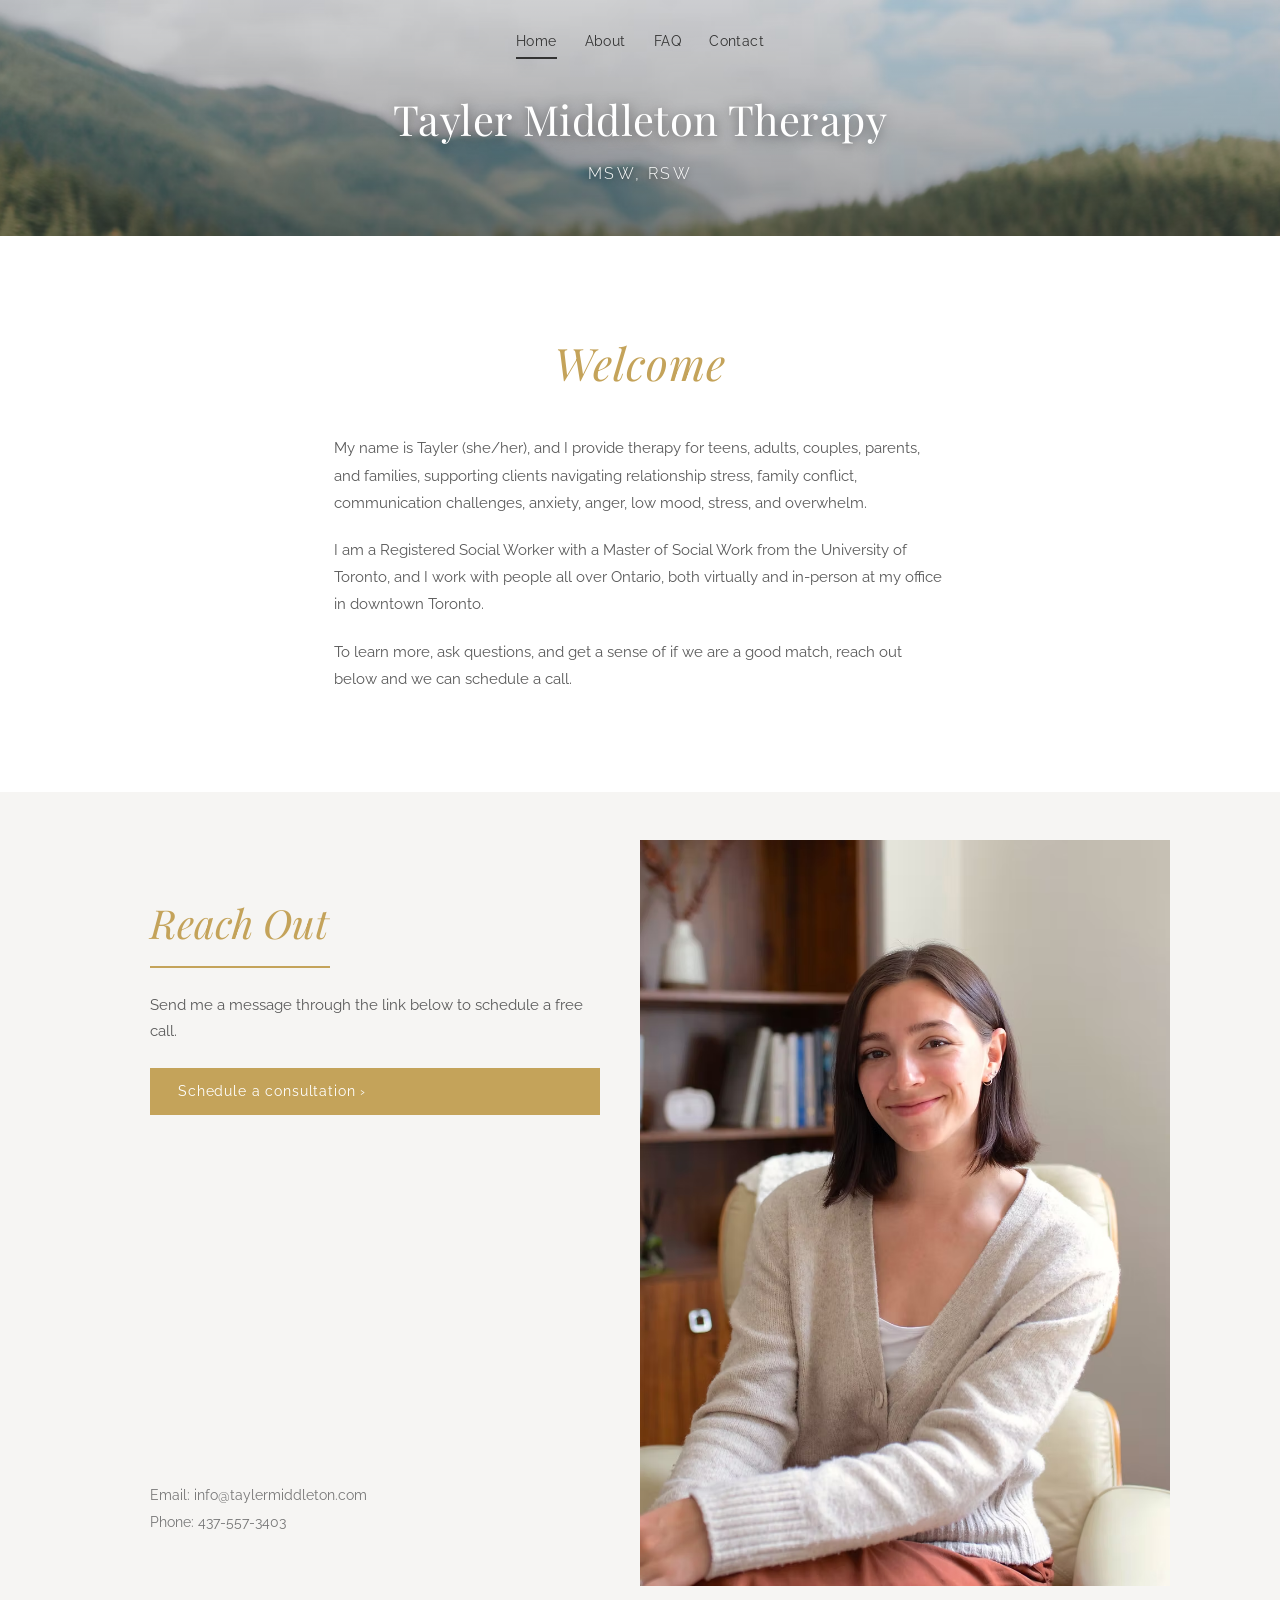
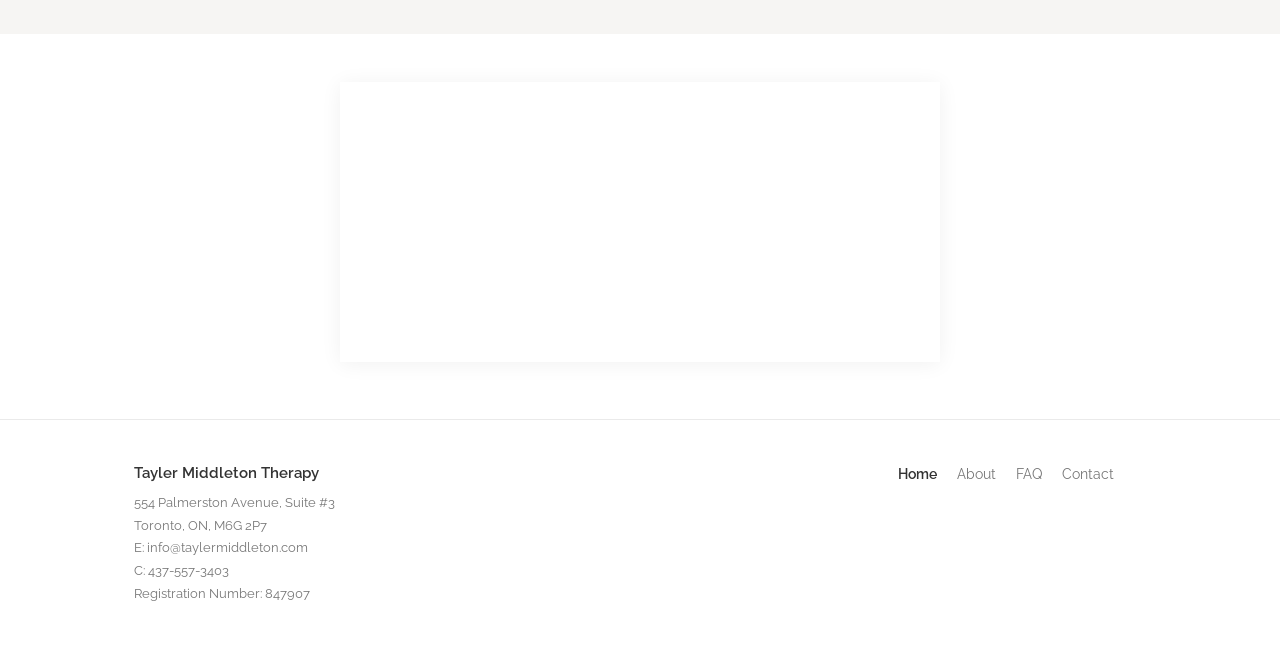
==== index.html @ 68cd63c0 "Update office hours to 9:30 AM - 6:30 PM in JSON-LD" ====
<!doctype html>
<html lang="en-CA">
  <head>
    <meta charset="UTF-8" />
    <meta name="viewport" content="width=device-width, initial-scale=1.0" />
    <title>Tayler Middleton Therapy | Therapist in Toronto, ON</title>
    <meta
      name="description"
      content="Tayler Middleton is a Registered Social Worker providing therapy for teens, adults, couples, and families in Toronto, ON. Virtual and in-person sessions available."
    />
    <meta name="robots" content="index, follow" />
    <link rel="canonical" href="https://www.taylermiddleton.com/" />

    <!-- Open Graph -->
    <meta
      property="og:title"
      content="Tayler Middleton Therapy | Therapist in Toronto, ON"
    />
    <meta
      property="og:description"
      content="Registered Social Worker providing therapy for teens, adults, couples, and families in Toronto, ON."
    />
    <meta property="og:type" content="website" />
    <meta property="og:url" content="https://www.taylermiddleton.com/" />
    <meta
      property="og:image"
      content="https://www.taylermiddleton.com/images/og-image.jpg"
    />
    <meta property="og:locale" content="en_CA" />
    <meta property="og:site_name" content="Tayler Middleton Therapy" />

    <!-- Twitter Card -->
    <meta name="twitter:card" content="summary" />
    <meta
      name="twitter:title"
      content="Tayler Middleton Therapy | Therapist in Toronto, ON"
    />
    <meta
      name="twitter:description"
      content="Registered Social Worker providing therapy for teens, adults, couples, and families in Toronto, ON."
    />
    <meta
      name="twitter:image"
      content="https://www.taylermiddleton.com/images/og-image.jpg"
    />

    <!-- Favicon -->
    <link rel="icon" href="/favicon.ico" sizes="any" />
    <link rel="icon" href="/images/favicon.svg" type="image/svg+xml" />
    <link rel="apple-touch-icon" href="/images/apple-touch-icon.png" />

    <meta
      name="keywords"
      content="therapist, therapy, Toronto, psychotherapy, social worker, MSW, RSW, couples therapy, family therapy, anxiety, depression, trauma"
    />

    <!-- Fonts -->
    <link rel="preconnect" href="https://fonts.googleapis.com" />
    <link rel="preconnect" href="https://fonts.gstatic.com" crossorigin />
    <link
      href="https://fonts.googleapis.com/css2?family=Playfair+Display:ital@0;1&family=Raleway:wght@300;400;500;600&display=swap"
      rel="stylesheet"
    />

    <link rel="stylesheet" href="styles.css" />

    <!-- JSON-LD: Business -->
    <script type="application/ld+json">
      {
        "@context": "https://schema.org",
        "@type": ["ProfessionalService", "MedicalBusiness"],
        "name": "Tayler Middleton Therapy",
        "description": "Registered Social Worker providing therapy for teens, adults, couples, and families in Toronto. Specializing in anxiety, depression, trauma, family conflict, and relationship issues.",
        "url": "https://www.taylermiddleton.com",
        "telephone": "+1-437-557-3403",
        "email": "info@taylermiddleton.com",
        "image": "https://www.taylermiddleton.com/images/og-image.jpg",
        "address": {
          "@type": "PostalAddress",
          "streetAddress": "554 Palmerston Avenue, Suite #3",
          "addressLocality": "Toronto",
          "addressRegion": "ON",
          "postalCode": "M6G 2P7",
          "addressCountry": "CA"
        },
        "geo": {
          "@type": "GeoCoordinates",
          "latitude": 43.6622,
          "longitude": -79.4207
        },
        "areaServed": [
          { "@type": "City", "name": "Toronto" },
          { "@type": "State", "name": "Ontario" }
        ],
        "hasCredential": [
          {
            "@type": "EducationalOccupationalCredential",
            "credentialCategory": "Professional License",
            "name": "Registered Social Worker (RSW)",
            "recognizedBy": {
              "@type": "Organization",
              "name": "Ontario College of Social Workers and Social Service Workers"
            }
          }
        ],
        "knowsAbout": [
          "Anxiety",
          "Depression",
          "Trauma",
          "Family Conflict",
          "Relationship Issues",
          "Grief",
          "Self-Esteem",
          "Stress",
          "Communication Challenges",
          "Anger",
          "ADHD",
          "Couples Therapy"
        ],
        "availableService": [
          { "@type": "MedicalTherapy", "name": "Individual Therapy" },
          { "@type": "MedicalTherapy", "name": "Couples Therapy" },
          { "@type": "MedicalTherapy", "name": "Family Therapy" }
        ],
        "openingHoursSpecification": {
          "@type": "OpeningHoursSpecification",
          "dayOfWeek": ["Monday", "Tuesday", "Wednesday", "Thursday", "Friday"],
          "opens": "09:30",
          "closes": "18:30"
        },
        "priceRange": "$$",
        "paymentAccepted": "Credit Card, Debit Card",
        "currenciesAccepted": "CAD"
      }
    </script>

    <!-- JSON-LD: Breadcrumb -->
    <script type="application/ld+json">
      {
        "@context": "https://schema.org",
        "@type": "BreadcrumbList",
        "itemListElement": [
          {
            "@type": "ListItem",
            "position": 1,
            "name": "Home",
            "item": "https://www.taylermiddleton.com/"
          }
        ]
      }
    </script>
  </head>
  <body>
    <!-- Hero -->
    <header class="hero">
      <nav class="nav">
        <a href="index.html" class="active">Home</a>
        <a href="about.html">About</a>
        <a href="faq.html">FAQ</a>
        <a href="contact.html">Contact</a>
      </nav>
      <h1 class="hero__title">Tayler Middleton Therapy</h1>
      <p class="hero__subtitle">MSW, RSW</p>
    </header>

    <!-- Welcome -->
    <section class="section">
      <h2 class="accent-heading accent-heading--large">Welcome</h2>
      <div class="welcome">
        <p>
          My name is Tayler (she/her), and I provide therapy for teens, adults,
          couples, parents, and families, supporting clients navigating
          relationship stress, family conflict, communication challenges,
          anxiety, anger, low mood, stress, and overwhelm.
        </p>
        <p>
          I am a Registered Social Worker with a Master of Social Work from the
          University of Toronto, and I work with people all over Ontario, both
          virtually and in-person at my office in downtown Toronto.
        </p>
        <p>
          To learn more, ask questions, and get a sense of if we are a good
          match, reach out below and we can schedule a call.
        </p>
      </div>
    </section>

    <!-- Reach Out -->
    <section class="section section--alt">
      <div class="reach-out">
        <div class="reach-out__content">
          <h2 class="reach-out__heading">Reach Out</h2>
          <div class="reach-out__divider"></div>
          <p class="reach-out__text">
            Send me a message through the link below to schedule a free call.
          </p>
          <a href="contact.html" class="btn"
            >Schedule a consultation &rsaquo;</a
          >
          <div class="reach-out__contact">
            <p>
              Email:
              <a href="mailto:info@taylermiddleton.com"
                >info@taylermiddleton.com</a
              >
            </p>
            <p>Phone: <a href="tel:+14375573403">437-557-3403</a></p>
          </div>
        </div>
        <div class="reach-out__image">
          <img
            src="images/tayler-home.avif"
            alt="Tayler Middleton, therapist"
            loading="lazy"
          />
        </div>
      </div>
    </section>

    <!-- Map -->
    <section class="map-section">
      <iframe
        src="https://www.google.com/maps/embed?pb=!1m18!1m12!1m3!1d2886.1937141005374!2d-79.4139675!3d43.66494089999999!2m3!1f0!2f0!3f0!3m2!1i1024!2i768!4f13.1!3m3!1m2!1s0x882b35f83b1c4709%3A0xabb720aa026a44e3!2sTayler%20Middleton%20Therapy!5e0!3m2!1sen!2sca!4v1775487403018!5m2!1sen!2sca"
        allowfullscreen=""
        loading="lazy"
        referrerpolicy="no-referrer-when-downgrade"
        title="Office location - 554 Palmerston Ave, Toronto"
      >
      </iframe>
    </section>

    <!-- Footer -->
    <footer class="footer">
      <div class="footer__inner">
        <div class="footer__info">
          <h4>Tayler Middleton Therapy</h4>
          <p>554 Palmerston Avenue, Suite #3</p>
          <p>Toronto, ON, M6G 2P7</p>
          <p>
            E:
            <a href="mailto:info@taylermiddleton.com"
              >info@taylermiddleton.com</a
            >
          </p>
          <p>C: <a href="tel:+14375573403">437-557-3403</a></p>
          <p>Registration Number: 847907</p>
        </div>
        <nav class="footer__nav">
          <a href="index.html" class="active">Home</a>
          <a href="about.html">About</a>
          <a href="faq.html">FAQ</a>
          <a href="contact.html">Contact</a>
        </nav>
        <div class="footer__badge">
          <!-- Professional verification provided by Psychology Today -->
          <a
            href="https://www.psychologytoday.com/profile/1148224"
            class="sx-verified-seal"
          ></a>
          <script
            type="text/javascript"
            src="https://member.psychologytoday.com/verified-seal.js"
            data-badge="13"
            data-id="1148224"
            data-code="aHR0cHM6Ly93d3cucHN5Y2hvbG9neXRvZGF5LmNvbS9hcGkvdmVyaWZpZWQtc2VhbC9zZWFscy8xMy9wcm9maWxlLzExNDgyMjQ/Y2FsbGJhY2s9c3hjYWxsYmFjaw=="
          ></script>
          <!-- End Verification -->
        </div>
      </div>
    </footer>
  </body>
</html>
---- styles.css ----
/* ============================================
   Tayler Middleton Therapy
   ============================================ */

*, *::before, *::after {
  box-sizing: border-box;
  margin: 0;
  padding: 0;
}

:root {
  --gold: #C4A35A;
  --gold-light: #d4b97a;
  --gold-hover: #b89548;
  --text: #5a5a5a;
  --text-dark: #333;
  --text-light: #777;
  --bg: #fff;
  --bg-alt: #f6f5f3;
  --sage: #c2d1cc;
  --sage-light: #d5dfdb;
  --tan: #e8dcc8;
  --tan-light: #f0e8da;
  --overlay-white: rgba(255, 255, 255, 0.9);
  --overlay-sage: rgba(194, 209, 204, 0.8);
  --shadow-soft: 0 2px 20px rgba(0, 0, 0, 0.06);
  --shadow-card: 0 4px 30px rgba(0, 0, 0, 0.08);
  --font-body: 'Raleway', Arial, Helvetica, sans-serif;
  --font-accent: 'Playfair Display', Georgia, 'Times New Roman', serif;
  --max-width: 1060px;
  --transition: 0.3s ease;
}

html {
  font-size: 16px;
  scroll-behavior: smooth;
  -webkit-font-smoothing: antialiased;
  -moz-osx-font-smoothing: grayscale;
}

body {
  font-family: var(--font-body);
  color: var(--text);
  line-height: 1.75;
  background: var(--bg);
}

a {
  color: var(--gold);
  text-decoration: none;
  transition: color var(--transition);
}

a:hover {
  color: var(--gold-hover);
}

img {
  max-width: 100%;
  height: auto;
  display: block;
}

::selection {
  background: var(--gold-light);
  color: #fff;
}

/* ============================================
   Typography
   ============================================ */

h1, h2, h3 {
  color: var(--text-dark);
  font-weight: 400;
}

.accent-heading {
  font-family: var(--font-accent);
  font-style: italic;
  color: var(--gold);
  font-weight: 400;
  text-align: center;
  margin: 2.5rem 0 2rem;
  letter-spacing: 0.02em;
}

.accent-heading--large {
  font-size: 2.8rem;
}

.accent-heading--medium {
  font-size: 2.2rem;
}

/* ============================================
   Layout
   ============================================ */

.container {
  max-width: var(--max-width);
  margin: 0 auto;
  padding: 0 1.5rem;
}

.section {
  padding: 3rem 0;
}

.section--alt {
  background: var(--bg-alt);
}

/* ============================================
   Header / Hero
   ============================================ */

.hero {
  position: relative;
  background-image: url('images/hero.avif');
  background-size: cover;
  background-position: center 40%;
  padding: 0.75rem 0 3rem;
  text-align: center;
  color: var(--text-dark);
}

.hero::before {
  content: '';
  position: absolute;
  inset: 0;
  background: linear-gradient(
    180deg,
    rgba(0, 0, 0, 0.15) 0%,
    rgba(0, 0, 0, 0.35) 100%
  );
}

.hero > * {
  position: relative;
}

.hero__title {
  font-family: var(--font-accent);
  font-size: 2.6rem;
  font-weight: 400;
  margin-top: 0.75rem;
  letter-spacing: 0.01em;
  color: #fff;
  text-shadow: 0 2px 12px rgba(0, 0, 0, 0.5);
}

.hero__subtitle {
  font-size: 1rem;
  letter-spacing: 0.15em;
  margin-top: 0.25rem;
  color: #fff;
  font-weight: 300;
  text-shadow: 0 1px 6px rgba(0, 0, 0, 0.5);
}

/* ============================================
   Navigation
   ============================================ */

.nav {
  display: flex;
  justify-content: center;
  gap: 1.75rem;
  padding: 0.75rem 0;
  font-size: 0.9rem;
  font-weight: 400;
  letter-spacing: 0.03em;
}

.nav a {
  color: var(--text-dark);
  text-decoration: none;
  padding: 0.25rem 0;
  border-bottom: 2px solid transparent;
  transition: border-color var(--transition);
}

.nav a:hover,
.nav a.active {
  border-bottom-color: var(--text-dark);
  color: var(--text-dark);
}

/* ============================================
   Welcome Section (Home)
   ============================================ */

.welcome {
  max-width: 660px;
  margin: 0 auto;
  padding: 0 1.5rem 2rem;
}

.welcome p {
  margin-bottom: 1.25rem;
  font-size: 0.92rem;
  line-height: 1.85;
}

/* ============================================
   Reach Out Section (Home)
   ============================================ */

.reach-out {
  display: grid;
  grid-template-columns: 1fr 1fr;
  gap: 0;
  max-width: var(--max-width);
  margin: 0 auto;
  min-height: 420px;
}

.reach-out__content {
  padding: 3rem 2.5rem;
  display: flex;
  flex-direction: column;
  justify-content: center;
}

.reach-out__heading {
  font-family: var(--font-accent);
  font-style: italic;
  color: var(--gold);
  font-size: 2.5rem;
  font-weight: 400;
  margin-bottom: 0.5rem;
}

.reach-out__divider {
  width: 180px;
  height: 2px;
  background: var(--gold);
  margin-bottom: 1.5rem;
}

.reach-out__text {
  margin-bottom: 1.5rem;
  font-size: 0.92rem;
}

.reach-out__contact {
  margin-top: auto;
  padding-top: 2rem;
  font-size: 0.88rem;
  color: var(--text-light);
}

.reach-out__contact p {
  margin-bottom: 0.2rem;
}

.reach-out__contact a {
  color: var(--text-light);
}

.reach-out__contact a:hover {
  color: var(--gold);
}

.reach-out__image {
  overflow: hidden;
}

.reach-out__image img {
  width: 100%;
  height: 100%;
  object-fit: cover;
}

/* ============================================
   CTA Button
   ============================================ */

.btn {
  display: inline-block;
  padding: 0.7rem 1.75rem;
  background: var(--gold);
  color: #fff;
  border: none;
  font-family: var(--font-body);
  font-size: 0.88rem;
  letter-spacing: 0.06em;
  cursor: pointer;
  transition: background var(--transition), transform var(--transition);
  text-decoration: none;
}

.btn:hover {
  background: var(--gold-hover);
  color: #fff;
  transform: translateY(-1px);
}

/* ============================================
   Google Maps
   ============================================ */

.map-section {
  padding: 3rem 0;
  text-align: center;
}

.map-section iframe {
  border: 0;
  width: 100%;
  max-width: 600px;
  height: 280px;
  box-shadow: var(--shadow-soft);
}

/* ============================================
   Footer
   ============================================ */

.footer {
  padding: 2.5rem 0;
  font-size: 0.82rem;
  color: var(--text-light);
  border-top: 1px solid #eaeaea;
}

.footer__inner {
  max-width: var(--max-width);
  margin: 0 auto;
  padding: 0 1.5rem;
  display: grid;
  grid-template-columns: 1fr auto auto;
  gap: 2rem;
  align-items: start;
}

.footer__info h4 {
  font-size: 0.92rem;
  color: var(--text-dark);
  margin-bottom: 0.4rem;
  font-weight: 600;
}

.footer__info p {
  margin-bottom: 0.1rem;
  line-height: 1.6;
}

.footer__info a {
  color: var(--text-light);
}

.footer__info a:hover {
  color: var(--gold);
}

.footer__nav {
  display: flex;
  gap: 1.25rem;
  align-items: flex-start;
  padding-top: 0.2rem;
}

.footer__nav a {
  color: var(--text-light);
  font-size: 0.85rem;
  transition: color var(--transition);
}

.footer__nav a:hover {
  color: var(--text-dark);
}

.footer__nav a.active {
  font-weight: 600;
  color: var(--text-dark);
}

.footer__badge {
  align-self: center;
}

.footer__badge img {
  height: 44px;
  width: auto;
}

/* ============================================
   About Page — My Approach
   ============================================ */

.approach {
  position: relative;
  min-height: 500px;
  background-image: url('images/office-approach.avif');
  background-size: cover;
  background-position: center;
  display: flex;
  align-items: center;
  justify-content: center;
  padding: 3rem 1.5rem;
}

.approach__card {
  background: rgba(255, 255, 255, 0.85);
  backdrop-filter: blur(4px);
  padding: 2.5rem 3rem;
  max-width: 700px;
  font-size: 0.88rem;
  line-height: 1.85;
  box-shadow: var(--shadow-card);
}

.approach__heading {
  font-family: var(--font-accent);
  font-style: italic;
  color: var(--gold);
  font-size: 2.2rem;
  font-weight: 400;
  margin-bottom: 1.5rem;
}

.approach__card p {
  margin-bottom: 1rem;
}

.approach__card p:last-child {
  margin-bottom: 0;
}

/* ============================================
   About Page — About Me
   ============================================ */

.about-me {
  padding: 4rem 0;
  background: var(--bg-alt);
  overflow: hidden;
}

.about-me__inner {
  display: grid;
  grid-template-columns: 1fr 1fr;
  gap: 0;
  max-width: var(--max-width);
  margin: 0 auto;
  min-height: 480px;
}

.about-me__text-wrap {
  background: var(--tan-light);
  display: flex;
  align-items: center;
}

.about-me__content {
  padding: 2.5rem 2.5rem 2.5rem 3rem;
}

.about-me__heading {
  font-family: var(--font-accent);
  font-style: italic;
  color: var(--gold);
  font-size: 2.2rem;
  font-weight: 400;
  margin-bottom: 1.5rem;
}

.about-me__content p {
  margin-bottom: 1rem;
  font-size: 0.88rem;
  line-height: 1.85;
}

.about-me__content p:last-child {
  margin-bottom: 0;
}

.about-me__image {
  overflow: hidden;
}

.about-me__image img {
  width: 100%;
  height: 100%;
  object-fit: cover;
}

/* ============================================
   About Page — Education
   ============================================ */

.education-section {
  padding: 4rem 0;
}

.education {
  display: grid;
  grid-template-columns: 1fr 1fr;
  gap: 0;
  max-width: var(--max-width);
  margin: 0 auto;
  min-height: 320px;
}

.education__image {
  overflow: hidden;
}

.education__image img {
  width: 100%;
  height: 100%;
  object-fit: cover;
}

.education__content {
  background: var(--tan-light);
  padding: 2.5rem 2.5rem;
  display: flex;
  flex-direction: column;
  justify-content: center;
}

.education__heading {
  font-family: var(--font-accent);
  font-style: italic;
  color: var(--gold);
  font-size: 2.2rem;
  font-weight: 400;
  margin-bottom: 1.5rem;
}

.education__content p {
  margin-bottom: 0.6rem;
  font-size: 0.88rem;
  line-height: 1.7;
}

.education__content p:last-child {
  margin-top: 1rem;
  font-size: 0.85rem;
}

/* ============================================
   FAQ Page
   ============================================ */

.faq-list {
  max-width: 660px;
  margin: 0 auto;
  padding: 0 1.5rem 2rem;
}

.faq-item {
  margin-bottom: 2.25rem;
  padding-bottom: 2rem;
  border-bottom: 1px solid #eaeaea;
}

.faq-item:last-child {
  border-bottom: none;
}

.faq-item h3 {
  font-size: 1.05rem;
  font-weight: 600;
  margin-bottom: 0.6rem;
  color: var(--text-dark);
}

.faq-item p {
  font-size: 0.9rem;
  line-height: 1.8;
}

/* ============================================
   CTA Section (FAQ — Get In Touch)
   ============================================ */

.cta-section {
  display: grid;
  grid-template-columns: 1fr 1fr;
  gap: 0;
  margin: 2rem 0;
}

.cta-section__image {
  overflow: hidden;
}

.cta-section__image img {
  width: 100%;
  height: 100%;
  object-fit: cover;
}

.cta-section__content {
  background: var(--tan-light);
  padding: 3.5rem 3rem;
  display: flex;
  flex-direction: column;
  justify-content: center;
}

.cta-section__heading {
  font-family: var(--font-accent);
  font-style: italic;
  color: var(--gold);
  font-size: 2.4rem;
  font-weight: 400;
  margin-bottom: 1rem;
}

.cta-section__content p {
  margin-bottom: 1.5rem;
  font-size: 0.92rem;
}

/* ============================================
   Contact Page
   ============================================ */

.contact-hero {
  display: grid;
  grid-template-columns: 1fr 1fr;
  gap: 0;
  min-height: 380px;
}

.contact-hero__image {
  position: relative;
  background-image: url('images/plant-blurry.avif');
  background-size: cover;
  background-position: center;
  display: flex;
  align-items: center;
  justify-content: center;
  padding: 2rem;
}

.contact-hero__overlay {
  background: var(--overlay-sage);
  backdrop-filter: blur(2px);
  padding: 1.5rem 1.75rem;
  max-width: 340px;
  font-size: 0.88rem;
  line-height: 1.75;
  color: var(--text-dark);
}

.contact-hero__overlay p {
  margin-bottom: 0.75rem;
}

.contact-hero__overlay p:last-child {
  margin-bottom: 0;
}

.contact-hero__form {
  background: var(--sage-light);
  padding: 2.5rem;
  display: flex;
  flex-direction: column;
  justify-content: center;
}

.contact-form {
  display: flex;
  flex-direction: column;
  gap: 0.75rem;
}

.contact-form__row {
  display: grid;
  grid-template-columns: 1fr 1fr;
  gap: 0.75rem;
}

.contact-form input,
.contact-form textarea {
  width: 100%;
  padding: 0.65rem 0.85rem;
  border: 1px solid #aaa;
  font-family: var(--font-body);
  font-size: 0.88rem;
  background: #fff;
  color: var(--text-dark);
  transition: border-color var(--transition), box-shadow var(--transition);
}

.contact-form input:focus,
.contact-form textarea:focus {
  outline: none;
  border-color: var(--gold);
  box-shadow: 0 0 0 2px rgba(196, 163, 90, 0.15);
}

.contact-form input::placeholder,
.contact-form textarea::placeholder {
  color: #999;
}

.contact-form textarea {
  min-height: 120px;
  resize: vertical;
}

.contact-form label {
  font-size: 0.82rem;
  color: var(--text);
  line-height: 1.5;
}

.contact-form .btn {
  align-self: flex-end;
  background: transparent;
  color: var(--text-dark);
  border: 1px solid var(--text-dark);
  padding: 0.55rem 1.75rem;
  font-weight: 500;
}

.contact-form .btn:hover {
  background: var(--text-dark);
  color: #fff;
  transform: none;
}

/* ============================================
   Contact — Photos
   ============================================ */

.contact-photos {
  display: grid;
  grid-template-columns: 1fr 1fr;
  gap: 0;
  margin: 2.5rem 0;
}

.contact-photos img {
  width: 100%;
  height: 320px;
  object-fit: cover;
}

/* ============================================
   Responsive
   ============================================ */

@media (max-width: 768px) {
  .hero {
    padding: 0.5rem 1rem 2rem;
  }

  .hero__title {
    font-size: 1.8rem;
  }

  .hero__subtitle {
    font-size: 0.9rem;
  }

  .accent-heading--large {
    font-size: 2rem;
  }

  .accent-heading--medium {
    font-size: 1.6rem;
  }

  .reach-out,
  .about-me__inner,
  .education,
  .cta-section,
  .contact-hero,
  .contact-photos {
    grid-template-columns: 1fr;
  }

  .approach {
    min-height: auto;
    padding: 2rem 1rem;
  }

  .approach__card {
    padding: 2rem 1.5rem;
  }

  .reach-out__content {
    padding: 2rem 1.5rem;
  }

  .reach-out__image {
    min-height: 300px;
  }

  .about-me__content {
    padding: 2rem 1.5rem;
  }

  .about-me__image {
    min-height: 350px;
  }

  .education__content {
    padding: 2rem 1.5rem;
  }

  .cta-section__content {
    padding: 2.5rem 1.5rem;
  }

  .contact-hero__image {
    min-height: 280px;
  }

  .contact-hero__form {
    padding: 2rem 1.5rem;
  }

  .contact-form__row {
    grid-template-columns: 1fr;
  }

  .contact-photos img {
    height: 220px;
  }

  .footer__inner {
    grid-template-columns: 1fr;
    text-align: center;
    gap: 1.5rem;
  }

  .footer__nav {
    justify-content: center;
  }

  .footer__badge {
    justify-self: center;
  }

  .reach-out__heading,
  .about-me__heading,
  .education__heading,
  .cta-section__heading {
    font-size: 1.8rem;
  }

  .map-section iframe {
    max-width: 100%;
  }
}

@media (max-width: 480px) {
  .nav {
    gap: 1rem;
    font-size: 0.85rem;
  }

  .hero__title {
    font-size: 1.5rem;
  }

  .accent-heading--large {
    font-size: 1.7rem;
  }

  .welcome p,
  .faq-item p {
    font-size: 0.88rem;
  }
}
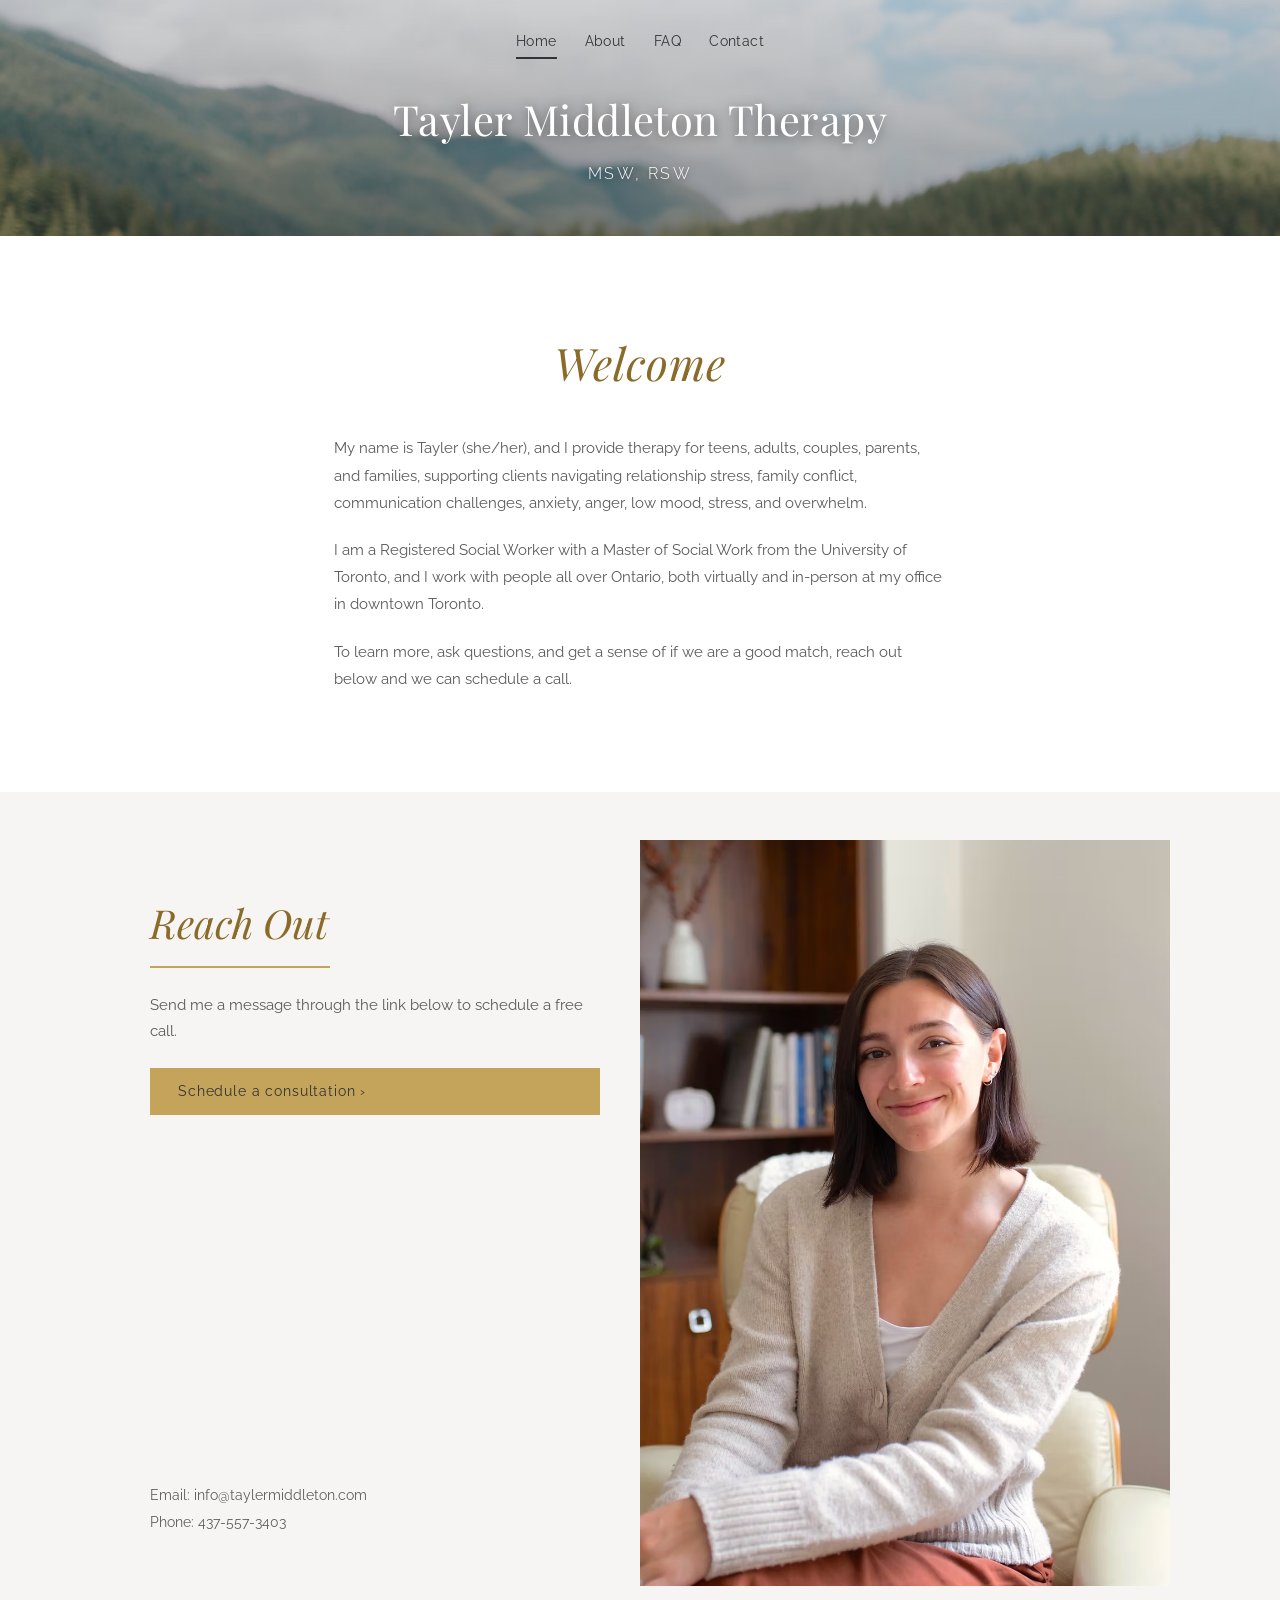
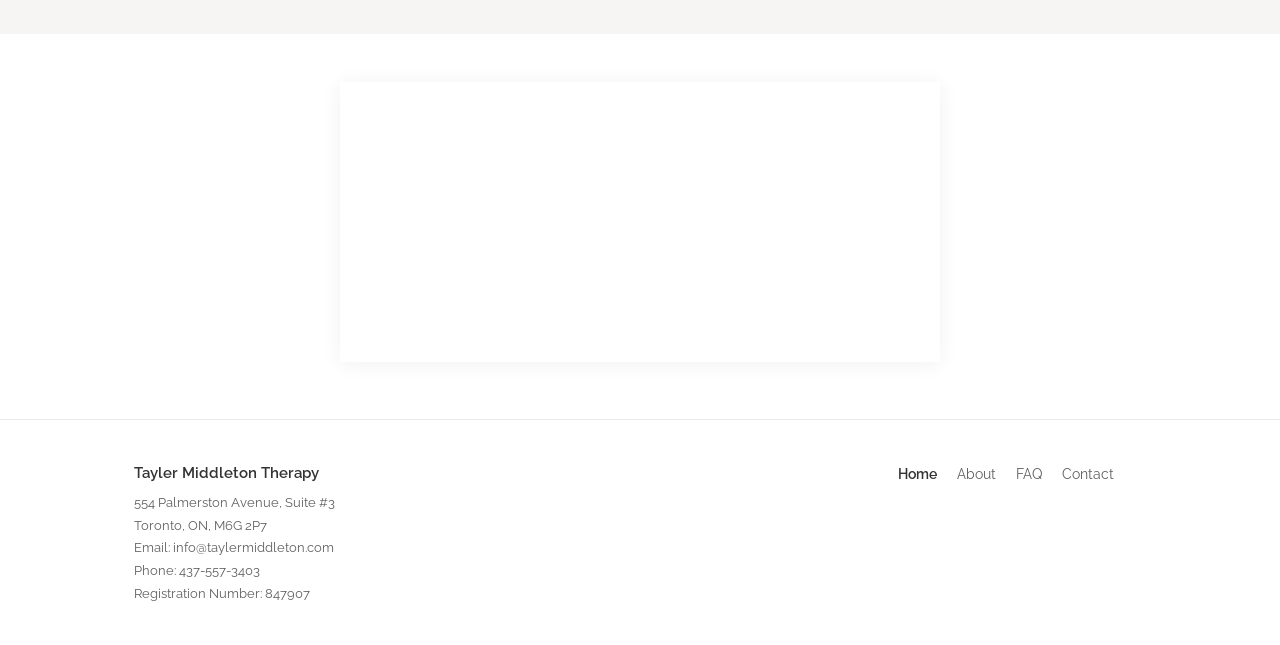
==== commit ea68960b: "Fix accessibility and Lighthouse render-blocking issues - Contrast: darken gold for text uses (added" ====
--- a/index.html
+++ b/index.html
@@ -58,9 +58,17 @@
     <link rel="preconnect" href="https://fonts.googleapis.com" />
     <link rel="preconnect" href="https://fonts.gstatic.com" crossorigin />
     <link
+      rel="stylesheet"
       href="https://fonts.googleapis.com/css2?family=Playfair+Display:ital@0;1&family=Raleway:wght@300;400;500;600&display=swap"
-      rel="stylesheet"
-    />
+      media="print"
+      onload="this.media='all'"
+    />
+    <noscript>
+      <link
+        rel="stylesheet"
+        href="https://fonts.googleapis.com/css2?family=Playfair+Display:ital@0;1&family=Raleway:wght@300;400;500;600&display=swap"
+      />
+    </noscript>
 
     <link rel="stylesheet" href="styles.css" />
 
@@ -163,6 +171,7 @@
       <p class="hero__subtitle">MSW, RSW</p>
     </header>
 
+    <main>
     <!-- Welcome -->
     <section class="section">
       <h2 class="accent-heading accent-heading--large">Welcome</h2>
@@ -228,21 +237,22 @@
       >
       </iframe>
     </section>
+    </main>
 
     <!-- Footer -->
     <footer class="footer">
       <div class="footer__inner">
         <div class="footer__info">
-          <h4>Tayler Middleton Therapy</h4>
+          <h3>Tayler Middleton Therapy</h3>
           <p>554 Palmerston Avenue, Suite #3</p>
           <p>Toronto, ON, M6G 2P7</p>
           <p>
-            E:
+            Email:
             <a href="mailto:info@taylermiddleton.com"
               >info@taylermiddleton.com</a
             >
           </p>
-          <p>C: <a href="tel:+14375573403">437-557-3403</a></p>
+          <p>Phone: <a href="tel:+14375573403">437-557-3403</a></p>
           <p>Registration Number: 847907</p>
         </div>
         <nav class="footer__nav">
@@ -256,6 +266,7 @@
           <a
             href="https://www.psychologytoday.com/profile/1148224"
             class="sx-verified-seal"
+            aria-label="Verified by Psychology Today"
           ></a>
           <script
             type="text/javascript"
--- a/styles.css
+++ b/styles.css
@@ -12,9 +12,10 @@
   --gold: #C4A35A;
   --gold-light: #d4b97a;
   --gold-hover: #b89548;
+  --gold-text: #8b6b2a;
   --text: #5a5a5a;
   --text-dark: #333;
-  --text-light: #777;
+  --text-light: #5f5f5f;
   --bg: #fff;
   --bg-alt: #f6f5f3;
   --sage: #c2d1cc;
@@ -46,13 +47,14 @@
 }
 
 a {
-  color: var(--gold);
+  color: var(--gold-text);
   text-decoration: none;
   transition: color var(--transition);
 }
 
 a:hover {
-  color: var(--gold-hover);
+  color: var(--gold-text);
+  text-decoration: underline;
 }
 
 img {
@@ -78,7 +80,7 @@
 .accent-heading {
   font-family: var(--font-accent);
   font-style: italic;
-  color: var(--gold);
+  color: var(--gold-text);
   font-weight: 400;
   text-align: center;
   margin: 2.5rem 0 2rem;
@@ -226,7 +228,7 @@
 .reach-out__heading {
   font-family: var(--font-accent);
   font-style: italic;
-  color: var(--gold);
+  color: var(--gold-text);
   font-size: 2.5rem;
   font-weight: 400;
   margin-bottom: 0.5rem;
@@ -260,7 +262,7 @@
 }
 
 .reach-out__contact a:hover {
-  color: var(--gold);
+  color: var(--gold-text);
 }
 
 .reach-out__image {
@@ -281,7 +283,7 @@
   display: inline-block;
   padding: 0.7rem 1.75rem;
   background: var(--gold);
-  color: #fff;
+  color: var(--text-dark);
   border: none;
   font-family: var(--font-body);
   font-size: 0.88rem;
@@ -293,7 +295,7 @@
 
 .btn:hover {
   background: var(--gold-hover);
-  color: #fff;
+  color: var(--text-dark);
   transform: translateY(-1px);
 }
 
@@ -335,7 +337,7 @@
   align-items: start;
 }
 
-.footer__info h4 {
+.footer__info h3 {
   font-size: 0.92rem;
   color: var(--text-dark);
   margin-bottom: 0.4rem;
@@ -352,7 +354,7 @@
 }
 
 .footer__info a:hover {
-  color: var(--gold);
+  color: var(--gold-text);
 }
 
 .footer__nav {
@@ -415,7 +417,7 @@
 .approach__heading {
   font-family: var(--font-accent);
   font-style: italic;
-  color: var(--gold);
+  color: var(--gold-text);
   font-size: 2.2rem;
   font-weight: 400;
   margin-bottom: 1.5rem;
@@ -461,7 +463,7 @@
 .about-me__heading {
   font-family: var(--font-accent);
   font-style: italic;
-  color: var(--gold);
+  color: var(--gold-text);
   font-size: 2.2rem;
   font-weight: 400;
   margin-bottom: 1.5rem;
@@ -525,7 +527,7 @@
 .education__heading {
   font-family: var(--font-accent);
   font-style: italic;
-  color: var(--gold);
+  color: var(--gold-text);
   font-size: 2.2rem;
   font-weight: 400;
   margin-bottom: 1.5rem;
@@ -606,7 +608,7 @@
 .cta-section__heading {
   font-family: var(--font-accent);
   font-style: italic;
-  color: var(--gold);
+  color: var(--gold-text);
   font-size: 2.4rem;
   font-weight: 400;
   margin-bottom: 1rem;
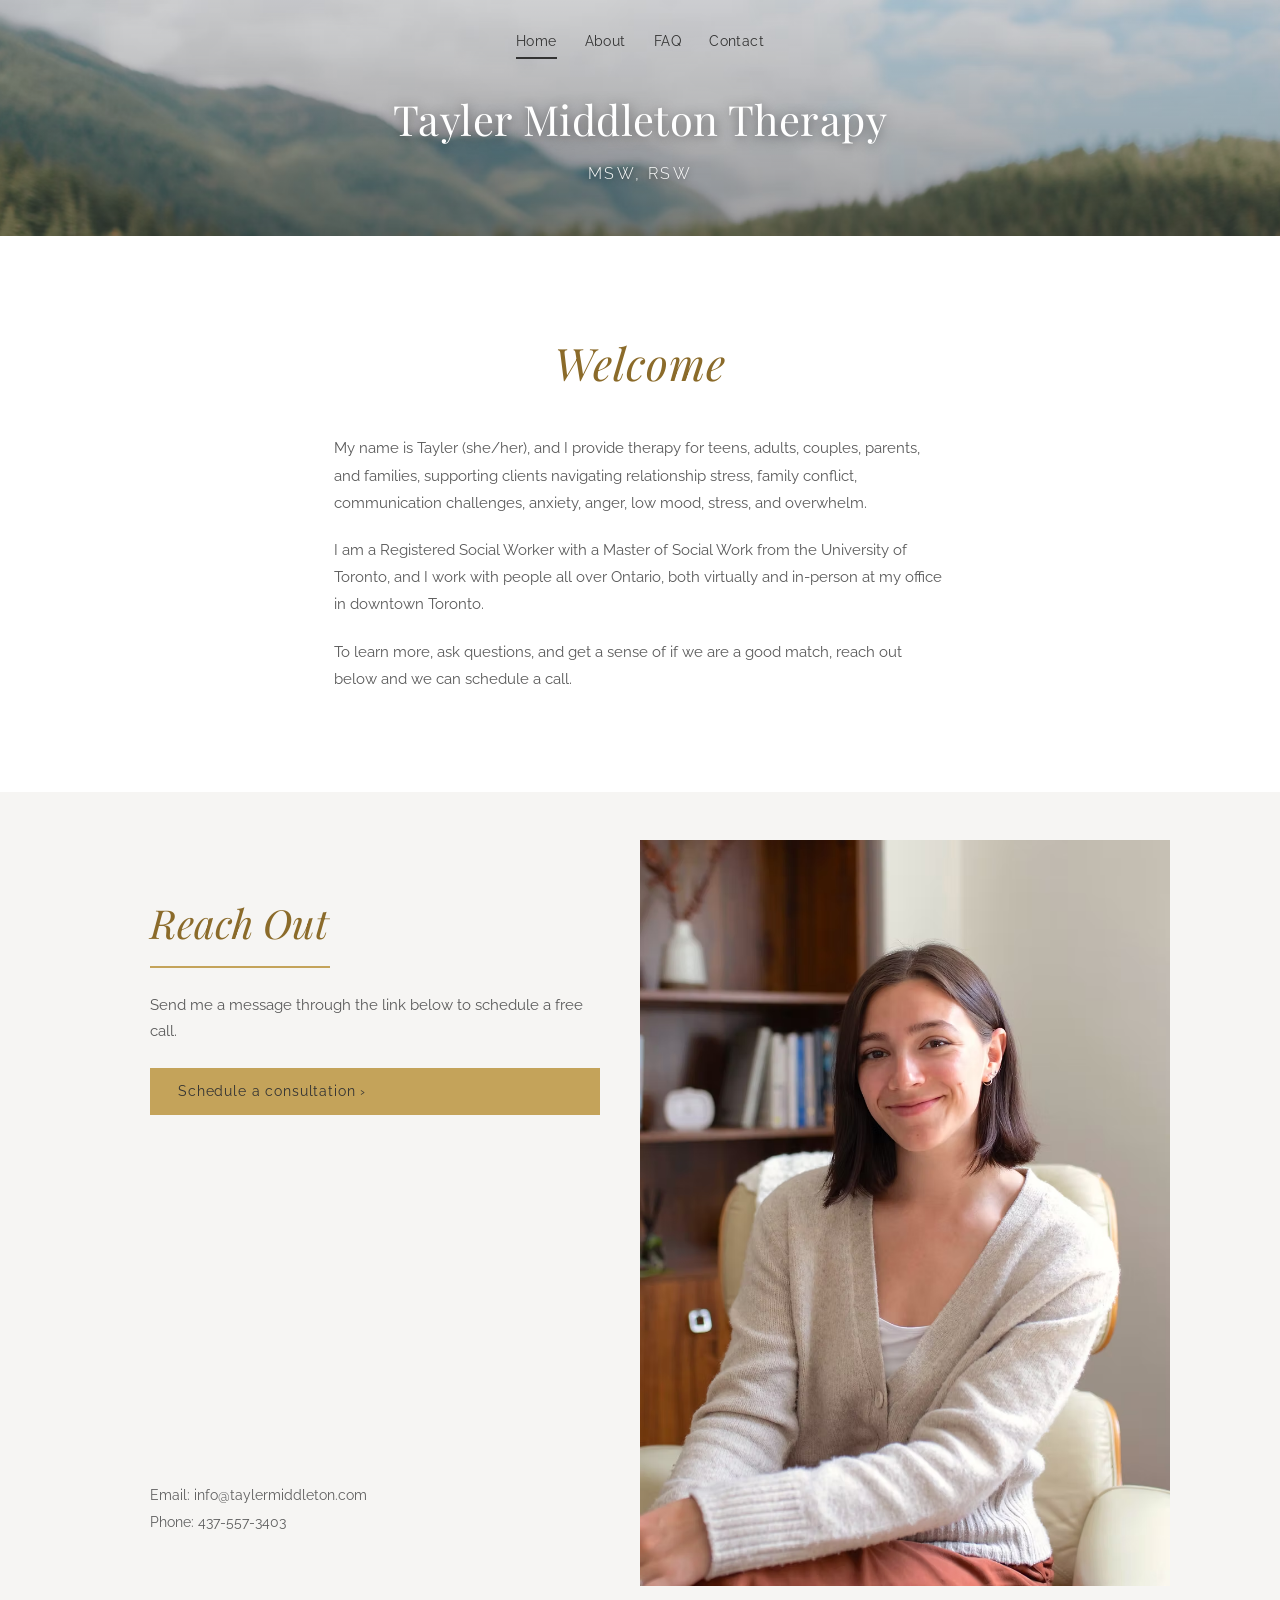
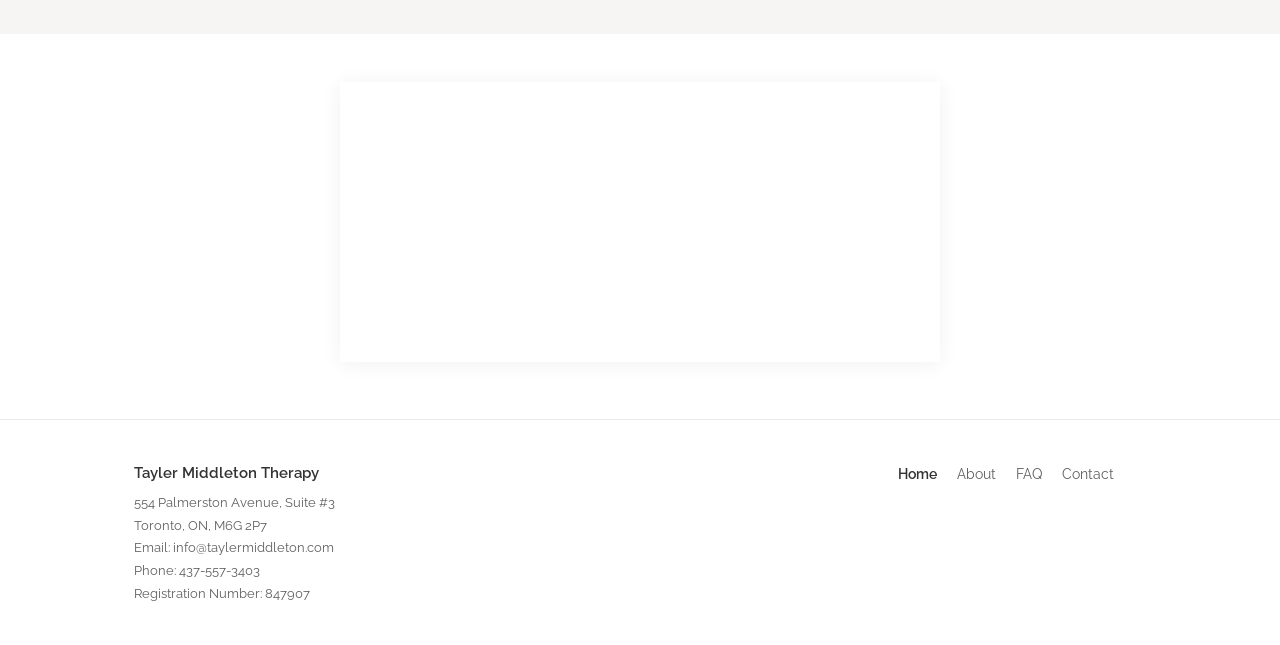
==== commit 913558b8: "Self-host Google Fonts to eliminate third-party render-blocking CSS - Add WOFF2 files for Playfair D" ====
--- a/index.html
+++ b/index.html
@@ -53,22 +53,6 @@
       name="keywords"
       content="therapist, therapy, Toronto, psychotherapy, social worker, MSW, RSW, couples therapy, family therapy, anxiety, depression, trauma"
     />
-
-    <!-- Fonts -->
-    <link rel="preconnect" href="https://fonts.googleapis.com" />
-    <link rel="preconnect" href="https://fonts.gstatic.com" crossorigin />
-    <link
-      rel="stylesheet"
-      href="https://fonts.googleapis.com/css2?family=Playfair+Display:ital@0;1&family=Raleway:wght@300;400;500;600&display=swap"
-      media="print"
-      onload="this.media='all'"
-    />
-    <noscript>
-      <link
-        rel="stylesheet"
-        href="https://fonts.googleapis.com/css2?family=Playfair+Display:ital@0;1&family=Raleway:wght@300;400;500;600&display=swap"
-      />
-    </noscript>
 
     <link rel="stylesheet" href="styles.css" />
 
@@ -270,6 +254,7 @@
           ></a>
           <script
             type="text/javascript"
+            defer
             src="https://member.psychologytoday.com/verified-seal.js"
             data-badge="13"
             data-id="1148224"
--- a/styles.css
+++ b/styles.css
@@ -32,6 +32,34 @@
   --transition: 0.3s ease;
 }
 
+/* ============================================
+   Fonts (self-hosted, latin subset)
+   ============================================ */
+
+@font-face {
+  font-family: 'Playfair Display';
+  font-style: normal;
+  font-weight: 400;
+  font-display: swap;
+  src: url('fonts/playfair-display.woff2') format('woff2');
+}
+
+@font-face {
+  font-family: 'Playfair Display';
+  font-style: italic;
+  font-weight: 400;
+  font-display: swap;
+  src: url('fonts/playfair-display-italic.woff2') format('woff2');
+}
+
+@font-face {
+  font-family: 'Raleway';
+  font-style: normal;
+  font-weight: 300 600;
+  font-display: swap;
+  src: url('fonts/raleway.woff2') format('woff2');
+}
+
 html {
   font-size: 16px;
   scroll-behavior: smooth;
